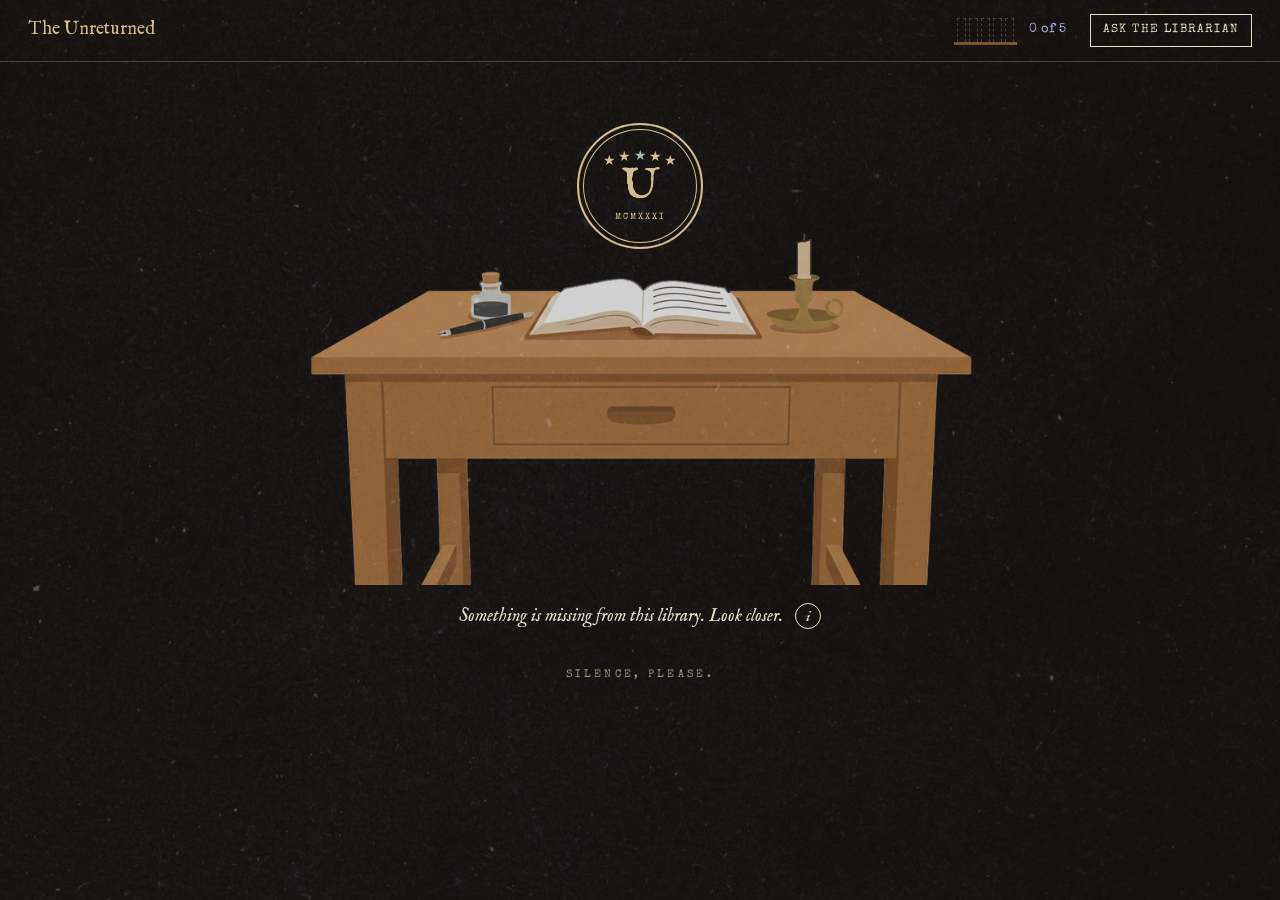
==== index.html @ aa31ba80 "Add Front Desk, Main Hall and Stacks pages" ====
<!DOCTYPE html>
<html lang="en">
<head>
  <meta charset="UTF-8">
  <meta name="viewport" content="width=device-width, initial-scale=1.0">
  <title>Front Desk | The Unreturned</title>
  <link rel="stylesheet" href="style.css">
</head>
<body data-page="front-desk">

  <!-- Top bar: no rooms here, this is where the visit starts -->
  <header class="bar">
    <div class="where">
      <span class="brand">The Unreturned</span>
    </div>

    <div class="found" title="Books found">
      <div class="mini-shelf" id="miniShelf" aria-hidden="true">
        <span></span><span></span><span></span><span></span><span></span>
      </div>
      <span class="count"><span id="count">0</span> of 5</span>
    </div>

    <button type="button" class="ask" id="askBtn" aria-expanded="false" aria-controls="hintPop">Ask the librarian</button>

    <div class="pop" id="hintPop" hidden>
      <span class="label">The librarian whispers</span>
      <p id="hintText"></p>
      <button type="button" class="close" id="hintClose">Thank you</button>
    </div>
  </header>

  <!-- Front Desk -->
  <main class="desk">
    <div class="scene">
      <img src="images/desk.png" alt="The library's front desk with an open book, an inkwell and a candle">

      <button type="button" class="crest" id="crest" aria-label="Library crest">
        <span class="stars" aria-hidden="true"><i>★</i><i>★</i><i class="odd">★</i><i>★</i><i>★</i></span>
        <span class="initials">U</span>
        <span class="year">MCMXXXI</span>
      </button>
    </div>

    <div class="desk-line">
      <p class="notice">Something is missing from this library. Look closer.</p>
      <button type="button" class="info" id="infoBtn" aria-expanded="false" aria-controls="infoPop" aria-label="How to play">i</button>

      <div class="pop" id="infoPop" hidden>
        <span class="label">How it works</span>
        <p>Five secrets are hidden in this library. Click, hover and type to find them. Each one leaves a letter on your Checkout Card. Put the letters together to open Special Collections.</p>
        <button type="button" class="close" id="infoClose">Got it</button>
      </div>
    </div>

    <!-- shown once the crest secret is found -->
    <a class="enter-link" id="enterLink" href="library.html" hidden>Enter the library &rarr;</a>

    <p class="silence">Silence, please.</p>
  </main>

  <!-- FOUND stamp and letter slip (same on every page) -->
  <div class="overlay" id="foundOverlay" hidden>
    <div class="stamp" id="stamp">FOUND</div>
    <div class="slip">
      <p id="slipText"></p>
      <p class="slip-letter" id="slipLetter"></p>
      <p class="slip-note" id="slipNote" hidden></p>
      <div class="slip-actions">
        <a class="btn go-next" id="goNext" href="#" hidden>Go next</a>
        <button type="button" class="stay" id="stayHere">Stay here</button>
      </div>
    </div>
  </div>

  <script src="script.js"></script>
</body>
</html>
---- style.css ----
/* =========================================================
   The Unreturned - shared styles for every page
   ========================================================= */

/* ---------- Fonts (saved in the fonts folder, so they work offline) ---------- */
/* IM Fell English: headings and text (old printed books).
   Special Elite: labels, cards and slips (a worn typewriter). */
@font-face {
  font-family: "IM Fell English";
  src: url("fonts/im-fell-regular.woff2") format("woff2");
  font-weight: 400;
  font-style: normal;
  font-display: swap;
}
@font-face {
  font-family: "IM Fell English";
  src: url("fonts/im-fell-italic.woff2") format("woff2");
  font-weight: 400;
  font-style: italic;
  font-display: swap;
}
@font-face {
  font-family: "Special Elite";
  src: url("fonts/special-elite.woff2") format("woff2");
  font-weight: 400;
  font-style: normal;
  font-display: swap;
}

/* ---------- Colours and fonts ---------- */
/* A dark library at night. Paper things (cards, slips, stamps) stay cream. */
:root {
  --bg: #15110D;       /* dark panelled wood */
  --text: #E6DCC6;     /* cream ink */
  --head: #D4BC8A;     /* brass, for headings and the crest */
  --accent: #A3B1E6;   /* stamp blue, lightened to read on dark */
  --rule: #4A3F33;     /* borders and lines */
  --soft: #A0937E;     /* faded labels */
  --wood: #7A5229;     /* shelves */
  --paper: #FFF8E6;    /* cards, slips and pop-ups */
  --paper-ink: #2B2622;
  --stamp: #31407A;    /* real stamp blue, used on paper */
  --serif: "IM Fell English", Georgia, "Times New Roman", serif;
  --mono: "Special Elite", "Courier New", Courier, monospace;
}

/* Lights-out mode (after secret 4): the room goes almost black */
body.night {
  --bg: #070605;
  --text: #B9AE98;
  --head: #9C8A64;
  --accent: #7F8BBE;
  --rule: #2A241D;
  --soft: #6E6556;
}

/* ---------- Basics ---------- */
[hidden] { display: none !important; }
* { box-sizing: border-box; }

body {
  margin: 0;
  min-height: 100vh;
  display: flex;
  flex-direction: column;
  background: var(--bg);
  color: var(--text);
  font-family: var(--serif);
  font-size: 16px;
  line-height: 1.55;
}

/* Faint grain over the whole page (an inverted paper scan, so the specks show as dust) */
body::after {
  content: "";
  position: fixed;
  inset: 0;
  z-index: 50;
  pointer-events: none;
  background: url("images/paper-dark.jpg") center / cover;
  mix-blend-mode: screen;
  opacity: .35;
}

h1, h2, h3 { font-weight: normal; margin: 0; }
p { margin: 0; }
button { font: inherit; color: inherit; }
:focus-visible { outline: 2px solid var(--accent); outline-offset: 2px; }

.label {
  font-family: var(--mono);
  font-size: 12px;
  letter-spacing: .14em;
  text-transform: uppercase;
  color: var(--soft);
}

/* ---------- Top bar ---------- */
.bar {
  position: relative;
  display: flex;
  flex-wrap: wrap;
  align-items: center;
  gap: 10px 24px;
  padding: 14px 28px;
  border-bottom: 1px solid var(--rule);
}
.where {
  flex: 1;
  display: flex;
  flex-wrap: wrap;
  align-items: baseline;
  gap: 4px 20px;
}
.brand {
  font-size: 18px;
  color: var(--head);
  white-space: nowrap;
}

/* back button to the Main Hall (at the top of each room, under the top bar) */
.back {
  display: inline-block;
  margin-bottom: 18px;
  font-family: var(--mono);
  font-size: 12px;
  letter-spacing: .12em;
  text-transform: uppercase;
  color: var(--soft);
  text-decoration: none;
}
.back:hover { color: var(--text); text-decoration: underline; text-underline-offset: 3px; }

/* the small shelf that fills with one book per secret */
.found { display: flex; align-items: center; gap: 12px; }
.mini-shelf {
  display: flex;
  align-items: flex-end;
  gap: 3px;
  height: 30px;
  padding: 0 3px;
  border-bottom: 3px solid var(--wood);
}
.mini-shelf span {
  width: 9px;
  height: 24px;
  border: 1px dashed var(--rule);
  border-bottom: 0;
}
.mini-shelf span.got { border: 0; }
.mini-shelf span.got:nth-child(1) { background: #2F4A3A; }
.mini-shelf span.got:nth-child(2) { background: #6B2430; }
.mini-shelf span.got:nth-child(3) { background: #A07A2E; }
.mini-shelf span.got:nth-child(4) { background: #31407A; }
.mini-shelf span.got:nth-child(5) { background: #5A3A22; }
.mini-shelf span.new { animation: drop .5s cubic-bezier(.3, 1.4, .5, 1) both; }
@keyframes drop {
  from { transform: translateY(-16px); opacity: 0; }
  to   { transform: none; opacity: 1; }
}
.count {
  font-family: var(--mono);
  font-size: 13px;
  color: var(--accent);
  white-space: nowrap;
}

/* plain square buttons */
.ask, .btn {
  background: none;
  border: 1px solid var(--text);
  border-radius: 0;
  padding: 6px 12px;
  cursor: pointer;
  font-family: var(--mono);
  font-size: 12px;
  letter-spacing: .1em;
  text-transform: uppercase;
  white-space: nowrap;
  text-decoration: none;
}
.ask:hover, .ask[aria-expanded="true"], .btn:hover {
  background: var(--text);
  color: var(--bg);
}

/* ---------- Pop-up slips (librarian hint, "i" info) ---------- */
.pop {
  position: absolute;
  z-index: 60;
  width: min(320px, calc(100vw - 32px));
  display: flex;
  flex-direction: column;
  gap: 8px;
  padding: 14px 16px;
  background: var(--paper);
  color: var(--paper-ink);
  border: 1px solid #B9AD98;
  box-shadow: 3px 4px 0 rgba(0, 0, 0, .5);
}
.pop .label { font-size: 11px; color: #74695B; }
.pop p { font-style: italic; font-size: 17px; line-height: 1.45; }
.pop .close {
  align-self: flex-start;
  background: none;
  border: 0;
  padding: 0;
  cursor: pointer;
  font-family: var(--mono);
  font-size: 12px;
  color: var(--stamp);
  text-decoration: underline;
  text-underline-offset: 3px;
}
#hintPop { top: calc(100% + 8px); right: 28px; }

/* ---------- FOUND stamp and letter slip ---------- */
.overlay {
  position: fixed;
  inset: 0;
  z-index: 70;
  display: flex;
  flex-direction: column;
  align-items: center;
  justify-content: center;
  gap: 28px;
  padding: 20px;
  background: rgba(0, 0, 0, .6);
}
.stamp {
  font-family: var(--mono);
  font-weight: bold;
  font-size: clamp(42px, 9vw, 76px);
  letter-spacing: .18em;
  color: #31407A;
  background: #F9ECCC;
  border: 6px double #31407A;
  padding: 2px 22px;
  transform: rotate(-6deg);
}
.stamp.play { animation: stampIn .5s cubic-bezier(.2, .8, .3, 1.1) both; }
@keyframes stampIn {
  0%   { transform: rotate(-6deg) scale(2.6); opacity: 0; }
  60%  { transform: rotate(-6deg) scale(.94); opacity: 1; }
  100% { transform: rotate(-6deg) scale(1); opacity: 1; }
}
.slip {
  width: min(360px, 100%);
  display: flex;
  flex-direction: column;
  gap: 14px;
  padding: 16px 18px;
  background: #FFF8E6;
  color: #2B2622;
  border: 1px solid #B9AD98;
  font-family: var(--mono);
  transform: rotate(1deg);
}
.slip-letter {
  font-size: 40px;
  font-weight: bold;
  line-height: 1;
  color: #31407A;
}
.slip-note { font-size: 13px; color: #74695B; }
.slip-actions { display: flex; flex-wrap: wrap; align-items: center; gap: 10px 18px; }
.slip .go-next {
  background: #2B2622;
  color: #F9ECCC;
  border-color: #2B2622;
}
.slip .go-next:hover { background: #31407A; border-color: #31407A; }
.slip .stay {
  background: none;
  border: 0;
  padding: 0;
  cursor: pointer;
  font-family: var(--mono);
  font-size: 12px;
  color: #2B2622;
  text-decoration: underline;
  text-underline-offset: 3px;
}

/* ---------- Picture scenes (desk, main hall) ---------- */
.scene {
  position: relative;
  width: 100%;
  container-type: inline-size;   /* lets things inside size themselves with "cqw" units */
}
.scene img { display: block; width: 100%; height: auto; }
.desk .scene img { filter: brightness(.82); }   /* the desk sits in a dim room */
body.night .scene img { filter: brightness(.3) saturate(.6); }

/* =========================================================
   Page 1: Front Desk (the start)
   ========================================================= */
.desk {
  flex: 1;
  display: flex;
  flex-direction: column;
  align-items: center;
  gap: 18px;
  padding: 32px 28px 40px;
}
.desk .scene { max-width: 900px; }

/* the crest hangs on the wall above the desk */
.crest {
  position: absolute;
  top: 6%;
  left: 50%;
  transform: translateX(-50%);
  width: max(64px, 14cqw);
  aspect-ratio: 1;
  padding: 0;
  border-radius: 50%;
  cursor: pointer;
  background: var(--bg);
  color: var(--head);
  border: 2px solid var(--head);
  box-shadow: inset 0 0 0 4px var(--bg), inset 0 0 0 5px var(--head);
  display: flex;
  flex-direction: column;
  align-items: center;
  justify-content: center;
}
.crest .stars { display: flex; gap: .15em; font-size: max(8px, 1.6cqw); line-height: 1; }
.crest .stars i { font-style: normal; }
.crest .stars i:nth-child(1), .crest .stars i:nth-child(5) { transform: translateY(.35em); }
.crest .stars i:nth-child(2), .crest .stars i:nth-child(4) { transform: translateY(.08em); }
.crest .stars i.odd { color: #9DBBA4; }   /* the star that is a slightly different colour */
.crest .initials { font-size: max(22px, 5cqw); line-height: 1.05; }
.crest .year { font-family: var(--mono); font-size: max(6px, .95cqw); letter-spacing: .25em; }
.crest.bump { animation: bump .18s ease-out; }
@keyframes bump { 50% { transform: translateX(-50%) scale(.94); } }

.desk-line {
  position: relative;
  display: flex;
  align-items: center;
  justify-content: center;
  gap: 12px;
}
.notice { font-style: italic; font-size: 18px; text-align: center; }
.info {
  flex: none;
  width: 26px;
  height: 26px;
  padding: 0;
  border-radius: 50%;
  border: 1px solid var(--text);
  background: none;
  cursor: pointer;
  font-family: var(--serif);
  font-style: italic;
  font-size: 15px;
  line-height: 1;
}
.info:hover, .info[aria-expanded="true"] { background: var(--text); color: var(--bg); }
#infoPop { bottom: calc(100% + 12px); left: 50%; transform: translateX(-50%); }

/* appears once the crest secret is found */
.enter-link {
  font-family: var(--mono);
  font-size: 13px;
  letter-spacing: .14em;
  text-transform: uppercase;
  color: var(--accent);
  text-decoration: none;
  border-bottom: 1px solid var(--accent);
  padding-bottom: 2px;
}
.enter-link:hover { color: var(--text); border-color: var(--text); }
.silence {
  margin-top: 18px;
  font-family: var(--mono);
  font-size: 11px;
  letter-spacing: .3em;
  text-transform: uppercase;
  color: var(--soft);
}

/* =========================================================
   Page headings inside the rooms
   ========================================================= */
.page-head {
  display: flex;
  flex-wrap: wrap;
  align-items: baseline;
  justify-content: space-between;
  gap: 4px 16px;
  margin-bottom: 26px;
}
.page-head h1 { font-size: clamp(26px, 4vw, 34px); color: var(--head); }
.page-head .label { font-size: 11px; }

/* =========================================================
   The Main Hall: a catalog card pinned on each room
   ========================================================= */
.hall {
  flex: 1;
  width: 100%;
  max-width: 1160px;
  margin: 0 auto;
  padding: 32px 28px 48px;
}
.hall .scene { border: 1px solid var(--rule); }
.hall-note { margin-top: 14px; font-style: italic; color: var(--soft); }

.room-card {
  position: absolute;          /* each card sets its own left/right and top */
  width: 170px;
  display: flex;
  flex-direction: column;
  gap: 2px;
  padding: 8px 12px 18px;
  background: #FFF8E6;
  color: #2B2622;
  border: 1px solid #B9AD98;
  box-shadow: 2px 3px 0 rgba(0, 0, 0, .3);
  text-decoration: none;
  transition: transform .2s;
}
.room-card:hover, .room-card:focus-visible { transform: translateY(-4px) rotate(-1deg); }
.room-card .call { font-family: var(--mono); font-size: 10px; letter-spacing: .12em; color: #74695B; }
.room-card .room-name {
  font-size: 17px;
  line-height: 1.25;
  padding-bottom: 4px;
  border-bottom: 1px solid #C98C86;   /* the red rule on an old catalog card */
}
.room-card .room-note { font-size: 12px; font-style: italic; color: #5C5248; }
/* the punched hole at the bottom of a catalog card */
.room-card::after {
  content: "";
  position: absolute;
  bottom: 5px;
  left: 50%;
  width: 7px;
  height: 7px;
  margin-left: -3.5px;
  border-radius: 50%;
  border: 1px solid #B9AD98;
}

/* OPEN / CLOSED / NEW stamp in the corner of each card */
.status {
  position: absolute;
  top: 6px;
  right: 8px;
  font-family: var(--mono);
  font-size: 10px;
  font-weight: bold;
  letter-spacing: .12em;
  color: #31407A;
  border: 1.5px solid #31407A;
  padding: 0 4px;
  transform: rotate(-6deg);
}
.room-card.closed { background: #CFC3AA; cursor: not-allowed; }
.room-card.closed .room-name, .room-card.closed .room-note { color: #8A7F70; }
.room-card.closed .status { color: #8A2E2A; border-color: #8A2E2A; }
.room-card.is-new .status { background: #31407A; color: #FFF8E6; }

/* =========================================================
   Page 2: The Stacks
   ========================================================= */
.stacks {
  flex: 1;
  width: 100%;
  max-width: 660px;
  margin: 0 auto;
  padding: 36px 28px 56px;
}
.shelves { display: flex; flex-direction: column; gap: 34px; }
.shelf-books {
  display: flex;
  align-items: flex-end;
  justify-content: center;
  gap: 3px;
  padding: 14px 10px 0;
  overflow: hidden;
}
.shelf-board { height: 7px; background: var(--wood); }
.shelf-label { display: block; margin-top: 6px; font-size: 10px; }

/* each book uses its own --h (height), --w (width) and --c (colour) */
.spine {
  position: relative;
  flex: none;
  height: var(--h);
  width: var(--w);
  background: var(--c);
  color: #F1E6CF;
  border: 0;
  border-radius: 0;
  padding: 0;
  cursor: pointer;
  display: flex;
  align-items: center;
  justify-content: center;
  transition: transform .2s;
}
.spine span {
  writing-mode: vertical-rl;
  transform: rotate(180deg);
  white-space: nowrap;
  overflow: hidden;
  font-size: 12px;
  max-height: calc(var(--h) - 26px);
}
/* gold bands at the top and bottom of each spine */
.spine::before, .spine::after {
  content: "";
  position: absolute;
  left: 0;
  right: 0;
  height: 3px;
  border-top: 1px solid rgba(222, 190, 120, .55);
  border-bottom: 1px solid rgba(222, 190, 120, .55);
}
.spine::before { top: 9px; }
.spine::after { bottom: 9px; }
.spine:hover, .spine:focus-visible { transform: translateY(-8px); }

/* the almost invisible bookplate mark (secret 2) */
.spine .mark {
  position: absolute;
  bottom: 17px;
  left: 50%;
  margin-left: -4px;
  width: 8px;
  height: 8px;
  border: 1px solid #F1E6CF;
  border-radius: 50%;
  opacity: .1;
  transition: opacity .7s;
}
.spine:hover .mark, .spine.revealed .mark { opacity: 1; }

/* an empty space where a book was never returned */
.gap { flex: none; width: 56px; }

/* ---------- Small screens ---------- */
@media (max-width: 760px) {
  /* the catalog cards move under the picture as a list */
  .hall .scene { border: 0; }
  .hall .scene img { border: 1px solid var(--rule); }
  .room-cards {
    display: grid;
    grid-template-columns: repeat(auto-fill, minmax(150px, 1fr));
    gap: 14px;
    margin-top: 16px;
  }
  /* stay "relative" so the stamp and hole stay on the card,
     and ignore the left/right/top written on each card for big screens */
  .room-card { position: relative; width: auto; left: auto !important; right: auto !important; top: auto !important; }
}

@media (max-width: 640px) {
  .bar { padding: 12px 16px; }
  .where { flex-basis: 100%; }
  #hintPop { right: 16px; }
  .desk { padding: 24px 16px 32px; }
  .hall { padding: 24px 16px 36px; }
  .stacks { padding: 28px 16px 40px; }
  .gap { width: 22px; }
}

/* ---------- Less motion for people who ask for it ---------- */
@media (prefers-reduced-motion: reduce) {
  *, *::before, *::after { animation: none !important; transition: none !important; }
}
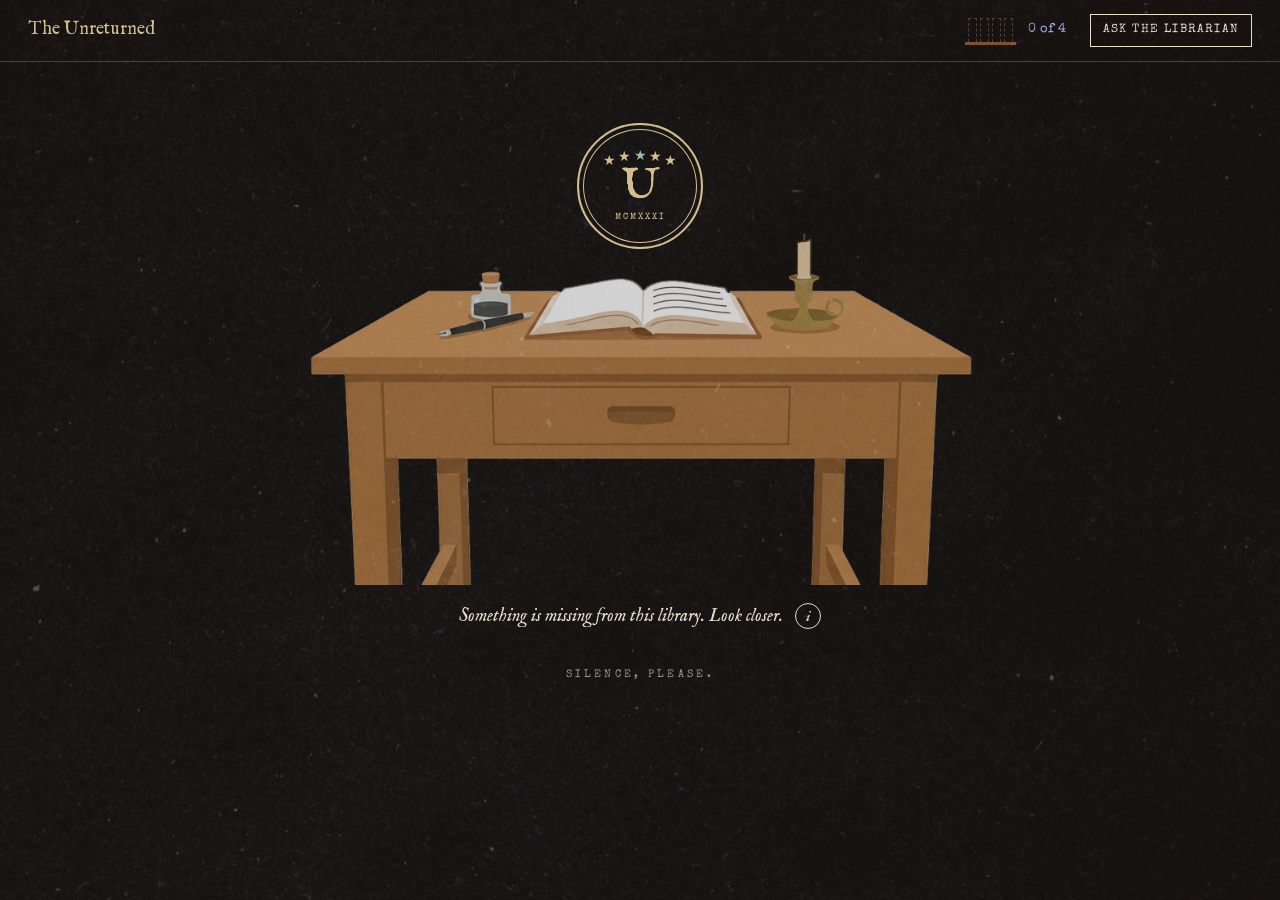
==== commit d8f1596c: "Update terminology and references to reflect volumes in the series; adjust related scripts and style" ====
--- a/index.html
+++ b/index.html
@@ -14,11 +14,11 @@
       <span class="brand">The Unreturned</span>
     </div>
 
-    <div class="found" title="Books found">
+    <div class="found" title="Volumes of the series found">
       <div class="mini-shelf" id="miniShelf" aria-hidden="true">
-        <span></span><span></span><span></span><span></span><span></span>
+        <span></span><span></span><span></span><span></span>
       </div>
-      <span class="count"><span id="count">0</span> of 5</span>
+      <span class="count"><span id="count">0</span> of 4</span>
     </div>
 
     <button type="button" class="ask" id="askBtn" aria-expanded="false" aria-controls="hintPop">Ask the librarian</button>
@@ -48,7 +48,7 @@
 
       <div class="pop" id="infoPop" hidden>
         <span class="label">How it works</span>
-        <p>Five secrets are hidden in this library. Click, hover and type to find them. Each one leaves a letter on your Checkout Card. Put the letters together to open Special Collections.</p>
+        <p>Five secrets are hidden in this library. Click, hover and type to find them. Four of them return a lost volume of the same book series to your Checkout Card, and each volume&rsquo;s title is a single letter. Put the series back on the shelf in order to open Special Collections.</p>
         <button type="button" class="close" id="infoClose">Got it</button>
       </div>
     </div>
@@ -59,12 +59,12 @@
     <p class="silence">Silence, please.</p>
   </main>
 
-  <!-- FOUND stamp and letter slip (same on every page) -->
+  <!-- FOUND stamp and recovered-book slip (same on every page) -->
   <div class="overlay" id="foundOverlay" hidden>
     <div class="stamp" id="stamp">FOUND</div>
     <div class="slip">
       <p id="slipText"></p>
-      <p class="slip-letter" id="slipLetter"></p>
+      <div class="slip-book" id="slipBook" hidden></div>
       <p class="slip-note" id="slipNote" hidden></p>
       <div class="slip-actions">
         <a class="btn go-next" id="goNext" href="#" hidden>Go next</a>
--- a/style.css
+++ b/style.css
@@ -152,7 +152,6 @@
 .mini-shelf span.got:nth-child(2) { background: #6B2430; }
 .mini-shelf span.got:nth-child(3) { background: #A07A2E; }
 .mini-shelf span.got:nth-child(4) { background: #31407A; }
-.mini-shelf span.got:nth-child(5) { background: #5A3A22; }
 .mini-shelf span.new { animation: drop .5s cubic-bezier(.3, 1.4, .5, 1) both; }
 @keyframes drop {
   from { transform: translateY(-16px); opacity: 0; }
@@ -214,7 +213,7 @@
 }
 #hintPop { top: calc(100% + 8px); right: 28px; }
 
-/* ---------- FOUND stamp and letter slip ---------- */
+/* ---------- FOUND stamp and recovered-book slip ---------- */
 .overlay {
   position: fixed;
   inset: 0;
@@ -256,12 +255,41 @@
   font-family: var(--mono);
   transform: rotate(1deg);
 }
-.slip-letter {
+/* ---------- Recovered books (their titles are single letters) ---------- */
+/* each book sets its cover colour with --c */
+.book {
+  display: inline-flex;
+  align-items: center;
+  justify-content: center;
+  flex: none;
+  width: 22px;
+  height: 30px;
+  background: var(--c);
+  color: #E9D7A6;
+  border-left: 3px solid rgba(0, 0, 0, .28);   /* the spine edge */
+  font: bold 15px/1 Georgia, serif;
+}
+/* a space where a book has not been found yet */
+.book.empty {
+  background: none;
+  border: 1px dashed #B9AD98;
+}
+/* the shelf mark row has no book of its own */
+.book.none { visibility: hidden; }
+
+.slip-book {
+  display: flex;
+  align-items: center;
+  gap: 14px;
+}
+.slip-book .book {
+  width: 58px;
+  height: 80px;
+  border-left-width: 6px;
   font-size: 40px;
-  font-weight: bold;
-  line-height: 1;
-  color: #31407A;
-}
+  box-shadow: 3px 3px 0 rgba(43, 38, 34, .25);
+}
+.slip-book-caption { font-size: 13px; }
 .slip-note { font-size: 13px; color: #74695B; }
 .slip-actions { display: flex; flex-wrap: wrap; align-items: center; gap: 10px 18px; }
 .slip .go-next {
@@ -572,3 +600,652 @@
 @media (prefers-reduced-motion: reduce) {
   *, *::before, *::after { animation: none !important; transition: none !important; }
 }
+
+/* =========================================================
+   Page 3: The Reading Room
+   ========================================================= */
+.reading-room {
+  flex: 1;
+  width: 100%;
+  max-width: 820px;
+  margin: 0 auto;
+  padding: 36px 28px 56px;
+}
+
+.reading-scene {
+  min-height: 390px;
+  padding: 34px 34px 0;
+  border: 1px solid var(--rule);
+  background: #1C1712;
+  position: relative;
+  overflow: hidden;
+}
+
+/* Old notice pinned to the wall */
+.wall-note {
+  width: min(360px, 90%);
+  margin: 0 auto 62px;
+  padding: 14px 18px 16px;
+  background: #E9DFC9;
+  color: #2B2622;
+  border: 1px solid #B9AD98;
+  box-shadow: 2px 3px 0 rgba(0, 0, 0, .35);
+  transform: rotate(-1deg);
+  text-align: center;
+}
+
+.wall-note .label {
+  color: #74695B;
+}
+
+.wall-note p {
+  margin-top: 7px;
+  font-style: italic;
+  font-size: 17px;
+  line-height: 1.4;
+}
+
+/* Wooden table and the three puzzle books */
+.reading-table {
+  width: min(650px, 100%);
+  margin: 0 auto;
+  position: relative;
+}
+
+.table-books {
+  min-height: 122px;
+  display: flex;
+  justify-content: center;
+  align-items: flex-end;
+  gap: clamp(12px, 4vw, 38px);
+  padding: 0 20px 8px;
+}
+
+.table-book {
+  width: clamp(92px, 18vw, 130px);
+  height: 92px;
+  border: 0;
+  border-radius: 0;
+  padding: 10px 8px;
+  cursor: pointer;
+  color: #F1E6CF;
+  font-family: var(--serif);
+  font-size: 15px;
+  line-height: 1.2;
+  box-shadow:
+    inset 5px 0 0 rgba(255,255,255,.08),
+    3px 5px 0 rgba(0,0,0,.3);
+  transition: transform .18s ease;
+  position: relative;
+}
+
+.table-book::before,
+.table-book::after {
+  content: "";
+  position: absolute;
+  left: 8px;
+  right: 8px;
+  height: 1px;
+  background: rgba(222, 190, 120, .6);
+}
+
+.table-book::before { top: 12px; }
+.table-book::after { bottom: 12px; }
+
+.table-book:hover,
+.table-book:focus-visible {
+  transform: translateY(-7px);
+}
+
+.table-book.morning {
+  background: #6B2430;
+  transform: rotate(-3deg);
+}
+
+.table-book.midday {
+  background: #2F4A3A;
+  transform: rotate(2deg);
+}
+
+.table-book.evening {
+  background: #31407A;
+  transform: rotate(-1deg);
+}
+
+.table-book.morning:hover,
+.table-book.morning:focus-visible {
+  transform: rotate(-3deg) translateY(-7px);
+}
+
+.table-book.midday:hover,
+.table-book.midday:focus-visible {
+  transform: rotate(2deg) translateY(-7px);
+}
+
+.table-book.evening:hover,
+.table-book.evening:focus-visible {
+  transform: rotate(-1deg) translateY(-7px);
+}
+
+/* Highlight books selected in the correct order */
+.table-book.chosen {
+  outline: 2px solid var(--head);
+  outline-offset: 3px;
+}
+
+/* Shake the books when the player selects the wrong order */
+.table-books.shake {
+  animation: wrongOrder .42s ease;
+}
+
+@keyframes wrongOrder {
+  0%, 100% { transform: translateX(0); }
+  20%      { transform: translateX(-10px); }
+  40%      { transform: translateX(9px); }
+  60%      { transform: translateX(-7px); }
+  80%      { transform: translateX(5px); }
+}
+
+.table-edge {
+  height: 20px;
+  background: #6B4525;
+  border-top: 3px solid #8A6034;
+  box-shadow: 0 5px 0 #3D2918;
+}
+
+.table-leg {
+  position: absolute;
+  top: 142px;
+  width: 24px;
+  height: 82px;
+  background: #55371F;
+}
+
+.left-leg { left: 12%; }
+.right-leg { right: 12%; }
+
+/* Text box for Secret 4: the forgotten word */
+.librarian-box {
+  width: min(520px, 100%);
+  margin: 34px auto 0;
+  padding: 18px;
+  border: 1px solid var(--rule);
+}
+
+.librarian-prompt {
+  margin: 7px 0 12px;
+  font-style: italic;
+  color: var(--soft);
+}
+
+#librarianInput {
+  width: 100%;
+  padding: 10px 12px;
+  border: 1px solid var(--rule);
+  border-radius: 0;
+  background: transparent;
+  color: var(--text);
+  font-family: var(--mono);
+  font-size: 15px;
+}
+
+#librarianInput::placeholder {
+  color: var(--soft);
+}
+
+.type-note {
+  margin-top: 8px;
+  color: var(--soft);
+  font-family: var(--mono);
+  font-size: 10px;
+  letter-spacing: .08em;
+}
+
+/* When Secret 4 is found, the room becomes much darker */
+body.night .reading-scene {
+  background: #090806;
+}
+
+body.night .wall-note {
+  filter: brightness(.55);
+}
+
+body.night .table-book {
+  filter: brightness(.55);
+}
+
+/* Adjust the Reading Room for smaller screens */
+@media (max-width: 640px) {
+  .reading-room {
+    padding: 28px 16px 40px;
+  }
+
+  .reading-scene {
+    min-height: 350px;
+    padding: 26px 14px 0;
+  }
+
+  .wall-note {
+    margin-bottom: 46px;
+  }
+
+  .table-books {
+    gap: 9px;
+    padding-left: 4px;
+    padding-right: 4px;
+  }
+
+  .table-book {
+    width: 30%;
+    min-width: 78px;
+    font-size: 13px;
+  }
+}
+
+
+/* =========================================================
+   Page 4: Checkout Card
+   ========================================================= */
+
+/* Main Checkout Card page layout */
+.checkout-page {
+  max-width: 940px;
+  margin: 0 auto;
+  padding: 30px 20px 70px;
+}
+
+/* Paper card that displays the five secrets */
+.checkout-paper {
+  background: var(--paper);
+  color: #2B2622;
+  border: 1px solid #B9AD98;
+  padding: clamp(18px, 5vw, 42px);
+  margin: 25px auto 0;
+  max-width: 720px;
+  border-radius: 0;
+  box-shadow: none;
+  font-family: var(--mono);
+}
+
+.checkout-paper h2 {
+  font-family: Georgia, serif;
+  font-size: 22px;
+  border-bottom: 1px solid #B9AD98;
+  padding-bottom: 12px;
+  margin-top: 30px;
+}
+
+/* Each row shows the secret name, stamp status, and recovered book */
+.checkout-entry {
+  display: grid;
+  grid-template-columns: minmax(0,1fr) minmax(130px,auto) 22px;
+  gap: 12px;
+  align-items: center;
+  padding: 16px 0;
+  border-bottom: 1px dashed #B9AD98;
+  font-size: 13px;
+}
+
+.checkout-entry .book { justify-self: end; }
+
+.checkout-entry > span:first-child {
+  overflow-wrap: anywhere;
+}
+
+/* Blue stamp for found secrets and red text for locked secrets */
+.checkout-stamped {
+  color: #31407A;
+  font-weight: bold;
+}
+
+.checkout-locked {
+  color: #8A2E2A;
+}
+
+.letter-slots {
+  font-size: 30px;
+  letter-spacing: 9px;
+  margin: 24px 0;
+}
+
+/* Layout for the shelf mark input and CHECK button */
+.shelf-form-row {
+  display: flex;
+  flex-wrap: wrap;
+  align-items: center;
+  gap: 12px;
+  margin: 12px 0;
+}
+
+.shelf-form-row input {
+  padding: 10px;
+  border: 1px solid #B9AD98;
+  font: inherit;
+  max-width: 180px;
+  text-transform: uppercase;
+}
+
+/* Four spaces on a shelf, one for each recovered book's title */
+.shelf-letter-boxes {
+  display: flex;
+  gap: 10px;
+  align-items: flex-end;
+  padding: 0 10px;
+  border-bottom: 7px solid #7A5229;   /* the shelf board */
+}
+
+.shelf-form-row .shelf-letter {
+  width: 52px;
+  height: 60px;
+  max-width: none;
+  padding: 5px;
+  text-align: center;
+  font: 26px Georgia, serif;
+  text-transform: uppercase;
+  background: #fffdf7;
+  border: 2px solid #B9AD98;
+  border-radius: 0;
+}
+
+/* a title that matches a recovered book takes that book's cover */
+.shelf-form-row .shelf-letter.filled {
+  background: var(--c);
+  color: #E9D7A6;
+  border-color: var(--c);
+  border-left: 5px solid rgba(0, 0, 0, .28);
+}
+
+/* Highlight the shelf space currently selected */
+.shelf-form-row .shelf-letter:focus {
+  outline: 2px solid #31407A;
+  outline-offset: 2px;
+}
+
+/* Display feedback after the player checks the answer */
+#shelfFeedback {
+  min-height: 24px;
+  margin-top: 12px;
+  font-weight: bold;
+  color: #31407A;
+}
+
+/* Buttons and link for Checkout Card actions */
+.checkout-actions {
+  display: flex;
+  flex-wrap: wrap;
+  gap: 12px;
+  margin-top: 24px;
+}
+
+.checkout-special-link {
+  display: inline-block;
+  margin: 8px 0 12px;
+  background: #2F4A3A;
+  color: #F3EBDD;
+  text-decoration: none;
+}
+
+.checkout-special-link[hidden] {
+  display: none !important;
+}
+
+#returnBooksBtn {
+  margin-top: 20px;
+}
+
+/* Shake the shelf when the order is wrong */
+.shelf-form-row input.shake {
+  animation: checkoutShake .3s;
+}
+
+.shelf-letter-boxes.shake {
+  animation: checkoutShake .35s ease-in-out;
+}
+
+@keyframes checkoutShake {
+  25% { transform: translateX(-7px); }
+  75% { transform: translateX(7px); }
+}
+
+/* Adjust the Checkout Card for smaller screens */
+@media (max-width: 550px) {
+  .checkout-entry {
+    grid-template-columns: minmax(0,1fr) minmax(95px,auto) 22px;
+    gap: 7px;
+    font-size: 11px;
+  }
+
+  .checkout-paper {
+    padding: 18px;
+  }
+
+  .shelf-letter-boxes {
+    gap: 6px;
+  }
+
+  .shelf-form-row .shelf-letter {
+    width: 43px;
+    height: 52px;
+  }
+}
+
+
+/* =========================================================
+   Page 5: Special Collections
+   ========================================================= */
+.special-collections {
+  flex: 1;
+  width: min(820px, calc(100% - 32px));
+  margin: 0 auto;
+  padding: 52px 0 64px;
+  text-align: center;
+}
+
+.special-kicker {
+  margin-bottom: 24px;
+}
+
+/* Large final stamp displayed after completing the game */
+.final-stamp {
+  width: fit-content;
+  max-width: 100%;
+  margin: 0 auto 34px;
+  padding: 8px 22px 4px;
+  border: 7px double #31407A;
+  background: #F9ECCC;
+  color: #31407A;
+  font-family: var(--mono);
+  font-size: clamp(30px, 7vw, 62px);
+  font-weight: bold;
+  line-height: 1.05;
+  letter-spacing: .12em;
+  transform: rotate(-4deg);
+}
+
+.final-stamp.play {
+  animation: finalStampIn .7s cubic-bezier(.2, .8, .3, 1.15) both;
+}
+
+@keyframes finalStampIn {
+  0% {
+    transform: rotate(-4deg) scale(2.8);
+    opacity: 0;
+  }
+
+  65% {
+    transform: rotate(-4deg) scale(.94);
+    opacity: 1;
+  }
+
+  100% {
+    transform: rotate(-4deg) scale(1);
+    opacity: 1;
+  }
+}
+
+.special-collections > h1 {
+  color: var(--head);
+  font-size: clamp(34px, 6vw, 54px);
+}
+
+.final-message {
+  margin: 14px 0 36px;
+  color: var(--text);
+  font-size: 20px;
+  font-style: italic;
+}
+
+/* Container for the list of recovered secrets */
+.secret-record {
+  border: 1px solid var(--rule);
+  text-align: left;
+}
+
+.record-heading {
+  display: flex;
+  justify-content: space-between;
+  gap: 20px;
+  padding: 10px 14px;
+  border-bottom: 1px solid var(--rule);
+}
+
+/* Each row displays a recovered secret and its date */
+.final-secret-row {
+  display: grid;
+  grid-template-columns: 46px 1fr 120px;
+  gap: 16px;
+  align-items: center;
+  padding: 15px 14px;
+  border-bottom: 1px solid var(--rule);
+}
+
+.final-secret-row:last-child {
+  border-bottom: 0;
+}
+
+.secret-date {
+  font-family: var(--mono);
+  color: var(--soft);
+}
+
+/* the recovered book sits where the row number used to be */
+.secret-number {
+  justify-self: start;
+}
+
+.secret-date {
+  text-align: right;
+  font-size: 11px;
+  letter-spacing: .04em;
+}
+
+.secret-details h2 {
+  margin-bottom: 3px;
+  color: var(--head);
+  font-size: 19px;
+}
+
+.secret-details p {
+  color: var(--text);
+  font-size: 15px;
+}
+
+/* Buttons displayed at the end of the game */
+.final-actions {
+  display: flex;
+  flex-wrap: wrap;
+  justify-content: center;
+  gap: 12px;
+  margin-top: 30px;
+}
+
+.reset-game {
+  color: var(--text);
+}
+
+/* Adjust the final secret list for smaller screens */
+@media (max-width: 600px) {
+  .special-collections {
+    padding-top: 36px;
+  }
+
+  .final-secret-row {
+    grid-template-columns: 34px 1fr;
+  }
+
+  .secret-date {
+    grid-column: 2;
+    text-align: left;
+  }
+}
+
+
+/* =========================================================
+   Shared responsive styles
+   ========================================================= */
+
+/* ---------- Small screens ---------- */
+@media (max-width: 760px) {
+  /* The catalog cards move under the picture as a list */
+  .hall .scene {
+    border: 0;
+  }
+
+  .hall .scene img {
+    border: 1px solid var(--rule);
+  }
+
+  .room-cards {
+    display: grid;
+    grid-template-columns: repeat(auto-fill, minmax(150px, 1fr));
+    gap: 14px;
+    margin-top: 16px;
+  }
+
+  /* Keep each card's stamp and hole positioned correctly */
+  .room-card {
+    position: relative;
+    width: auto;
+    left: auto !important;
+    right: auto !important;
+    top: auto !important;
+  }
+}
+
+@media (max-width: 640px) {
+  .bar {
+    padding: 12px 16px;
+  }
+
+  .where {
+    flex-basis: 100%;
+  }
+
+  #hintPop {
+    right: 16px;
+  }
+
+  .desk {
+    padding: 24px 16px 32px;
+  }
+
+  .hall {
+    padding: 24px 16px 36px;
+  }
+
+  .stacks {
+    padding: 28px 16px 40px;
+  }
+
+  .gap {
+    width: 22px;
+  }
+}
+
+/* ---------- Less motion for people who ask for it ---------- */
+@media (prefers-reduced-motion: reduce) {
+  *, *::before, *::after {
+    animation: none !important;
+    transition: none !important;
+  }
+}
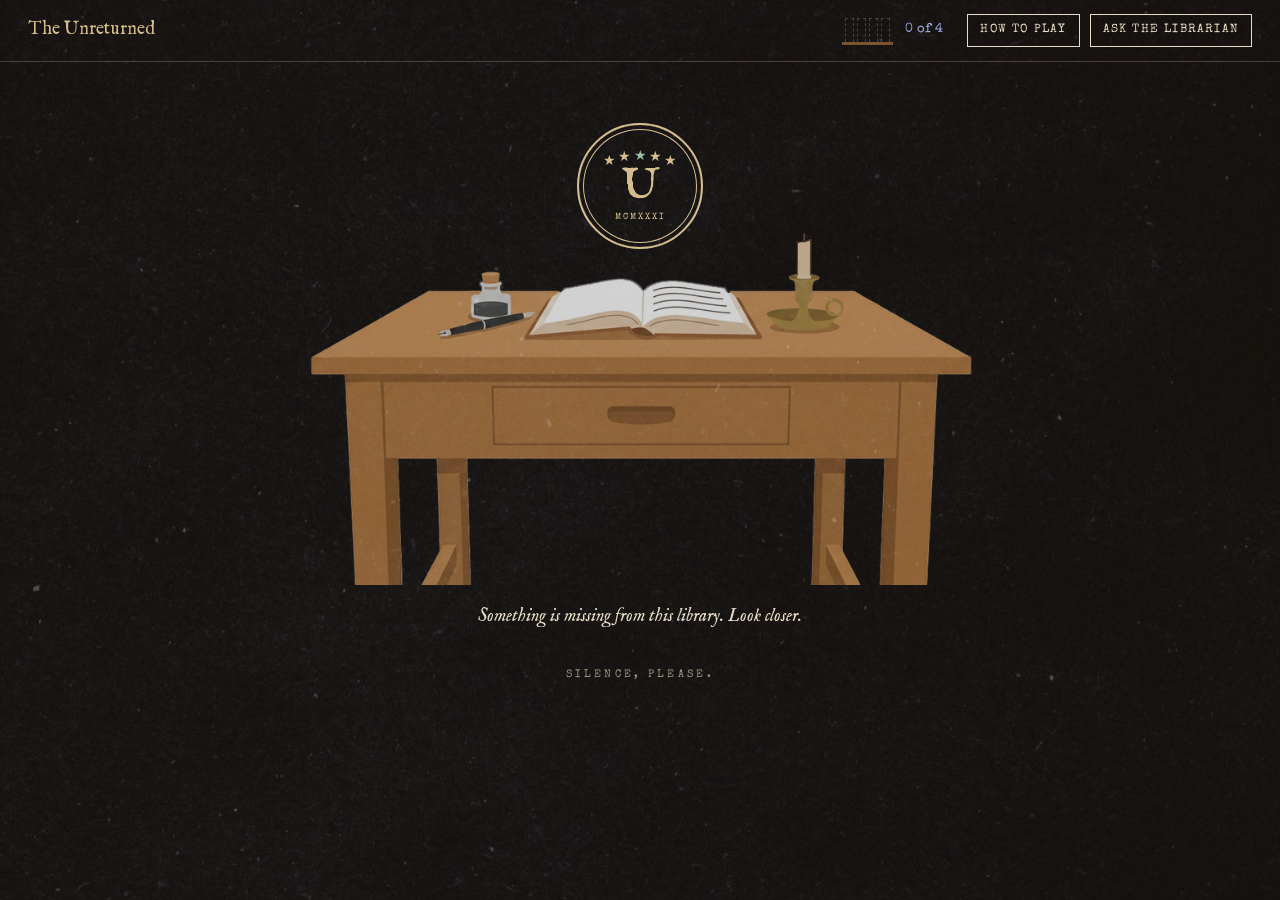
==== commit b1cb8f7c: "Refactor code structure for improved readability and maintainability" ====
--- a/index.html
+++ b/index.html
@@ -21,7 +21,12 @@
       <span class="count"><span id="count">0</span> of 4</span>
     </div>
 
-    <button type="button" class="ask" id="askBtn" aria-expanded="false" aria-controls="hintPop">Ask the librarian</button>
+    <!-- the two help buttons stay side by side, even on small screens -->
+    <div class="bar-actions">
+      <!-- opens the welcome note again -->
+      <button type="button" class="btn how-btn" id="infoBtn" aria-haspopup="dialog" aria-controls="intro">How to play</button>
+      <button type="button" class="ask" id="askBtn" aria-expanded="false" aria-controls="hintPop">Ask the librarian</button>
+    </div>
 
     <div class="pop" id="hintPop" hidden>
       <span class="label">The librarian whispers</span>
@@ -44,13 +49,6 @@
 
     <div class="desk-line">
       <p class="notice">Something is missing from this library. Look closer.</p>
-      <button type="button" class="info" id="infoBtn" aria-expanded="false" aria-controls="infoPop" aria-label="How to play">i</button>
-
-      <div class="pop" id="infoPop" hidden>
-        <span class="label">How it works</span>
-        <p>Five secrets are hidden in this library. Click, hover and type to find them. Four of them return a lost volume of the same book series to your Checkout Card, and each volume&rsquo;s title is a single letter. Put the series back on the shelf in order to open Special Collections.</p>
-        <button type="button" class="close" id="infoClose">Got it</button>
-      </div>
     </div>
 
     <!-- shown once the crest secret is found -->
@@ -58,6 +56,34 @@
 
     <p class="silence">Silence, please.</p>
   </main>
+
+  <!-- Welcome note: opens by itself a moment after the first visit,
+       and again whenever "How to play" is pressed -->
+  <div class="intro" id="intro" hidden>
+    <div class="intro-note" role="dialog" aria-modal="true" aria-labelledby="introTitle">
+      <span class="label">A note left at the front desk</span>
+      <h2 id="introTitle">Welcome, reader.</h2>
+      <p class="intro-lead">
+        Four books from one series were borrowed from this library and never returned.
+        They are hidden somewhere inside. Your job is to find them and put them back.
+      </p>
+
+      <ol class="intro-steps">
+        <li><strong>Explore the rooms</strong> Click, hover over and type on anything that looks out of place.</li>
+        <li><strong>Find the secrets</strong> Each one gives back a lost book and opens a new room. The small shelf at the top shows how many books you have.</li>
+        <li><strong>Use the Main Hall</strong> It is the map of the library. Go back to it to enter the rooms you have opened.</li>
+        <li><strong>Return the series</strong> Once you have all four books, put them back on the shelf on your Checkout Card to open the last room.</li>
+      </ol>
+
+      <p class="intro-help">
+        If you are lost, ask the librarian.
+        <span>The &ldquo;Ask the librarian&rdquo; button is at the top of every page.</span>
+      </p>
+
+      <p class="intro-start">Start right here, at the front desk.</p>
+      <button type="button" class="btn intro-go" id="infoClose">Begin the search</button>
+    </div>
+  </div>
 
   <!-- FOUND stamp and recovered-book slip (same on every page) -->
   <div class="overlay" id="foundOverlay" hidden>
--- a/style.css
+++ b/style.css
@@ -109,8 +109,8 @@
   flex: 1;
   display: flex;
   flex-wrap: wrap;
-  align-items: baseline;
-  gap: 4px 20px;
+  align-items: center;
+  gap: 8px 20px;
 }
 .brand {
   font-size: 18px;
@@ -118,18 +118,25 @@
   white-space: nowrap;
 }
 
-/* back button to the Main Hall (at the top of each room, under the top bar) */
+/* Back to the Main Hall: a brass button at the top left of every room */
 .back {
-  display: inline-block;
-  margin-bottom: 18px;
+  display: inline-flex;
+  align-items: center;
+  gap: 8px;
+  padding: 7px 14px 7px 10px;
   font-family: var(--mono);
   font-size: 12px;
-  letter-spacing: .12em;
+  letter-spacing: .1em;
   text-transform: uppercase;
-  color: var(--soft);
+  white-space: nowrap;
+  color: var(--head);
+  background: rgba(212, 188, 138, .1);
+  border: 1px solid var(--head);
   text-decoration: none;
 }
-.back:hover { color: var(--text); text-decoration: underline; text-underline-offset: 3px; }
+.back .arrow { font-size: 16px; line-height: 1; transition: transform .15s; }
+.back:hover { background: var(--head); color: var(--bg); }
+.back:hover .arrow { transform: translateX(-3px); }
 
 /* the small shelf that fills with one book per secret */
 .found { display: flex; align-items: center; gap: 12px; }
@@ -177,10 +184,44 @@
   text-transform: uppercase;
   white-space: nowrap;
   text-decoration: none;
+  color: var(--text);
 }
 .ask:hover, .ask[aria-expanded="true"], .btn:hover {
   background: var(--text);
   color: var(--bg);
+}
+
+/* When someone has been stuck on a page for a while, the librarian button
+   gives a little shake every few seconds and shows a "Stuck?" tag */
+.ask { position: relative; }
+.ask.nudge {
+  border-color: var(--head);
+  color: var(--head);
+  animation: askShake 4s ease-in-out infinite;
+}
+.ask.nudge::after {
+  content: "Stuck? Click me";
+  position: absolute;
+  top: calc(100% + 9px);
+  right: 0;
+  z-index: 55;
+  padding: 3px 8px;
+  background: var(--paper);
+  color: var(--paper-ink);
+  border: 1px solid #B9AD98;
+  box-shadow: 2px 3px 0 rgba(0, 0, 0, .5);
+  font-size: 11px;
+  letter-spacing: .08em;
+  pointer-events: none;
+}
+@keyframes askShake {
+  0%, 16%, 100% { transform: none; }
+  2%  { transform: rotate(-5deg); }
+  4%  { transform: rotate(5deg); }
+  6%  { transform: rotate(-4deg); }
+  8%  { transform: rotate(4deg); }
+  10% { transform: rotate(-2deg); }
+  12% { transform: rotate(2deg); }
 }
 
 /* ---------- Pop-up slips (librarian hint, "i" info) ---------- */
@@ -274,8 +315,6 @@
   background: none;
   border: 1px dashed #B9AD98;
 }
-/* the shelf mark row has no book of its own */
-.book.none { visibility: hidden; }
 
 .slip-book {
   display: flex;
@@ -366,27 +405,114 @@
 .desk-line {
   position: relative;
   display: flex;
+  flex-wrap: wrap;
   align-items: center;
   justify-content: center;
   gap: 12px;
 }
 .notice { font-style: italic; font-size: 18px; text-align: center; }
-.info {
-  flex: none;
+/* "How to play" and "Ask the librarian" side by side in the top bar */
+.bar-actions { display: flex; flex-wrap: wrap; align-items: center; gap: 10px; }
+
+/* ---------- Welcome note (opens by itself on the first visit) ---------- */
+.intro {
+  position: fixed;
+  inset: 0;
+  z-index: 70;
+  display: flex;
+  padding: 20px;
+  overflow-y: auto;
+  background: rgba(0, 0, 0, .65);
+}
+.intro-note {
+  margin: auto;                 /* centred, but scrolls on short screens */
+  width: min(480px, 100%);
+  display: flex;
+  flex-direction: column;
+  gap: 14px;
+  padding: 26px 28px 24px;
+  background: var(--paper);
+  color: var(--paper-ink);
+  border: 1px solid #B9AD98;
+  box-shadow: 4px 6px 0 rgba(0, 0, 0, .5);
+  transform: rotate(-.8deg);
+  animation: noteIn .45s cubic-bezier(.2, .8, .3, 1) both;
+}
+@keyframes noteIn {
+  from { transform: translateY(28px) rotate(-3deg); opacity: 0; }
+  to   { transform: rotate(-.8deg); opacity: 1; }
+}
+.intro-note .label { font-size: 11px; color: #74695B; }
+.intro-note h2 { font-size: 30px; line-height: 1.1; color: var(--stamp); }
+.intro-lead { font-size: 17px; line-height: 1.5; }
+
+/* numbered steps, each with a small stamped number */
+.intro-steps {
+  list-style: none;
+  counter-reset: step;
+  margin: 0;
+  padding: 14px 0 0;
+  border-top: 1px dashed #B9AD98;
+  display: flex;
+  flex-direction: column;
+  gap: 11px;
+}
+.intro-steps li {
+  counter-increment: step;
+  position: relative;
+  padding-left: 38px;
+  font-size: 15px;
+  line-height: 1.45;
+}
+.intro-steps li::before {
+  content: counter(step);
+  position: absolute;
+  left: 0;
+  top: 1px;
   width: 26px;
   height: 26px;
-  padding: 0;
+  display: grid;
+  place-items: center;
+  border: 1.5px solid var(--stamp);
   border-radius: 50%;
-  border: 1px solid var(--text);
-  background: none;
-  cursor: pointer;
-  font-family: var(--serif);
+  color: var(--stamp);
+  font-family: var(--mono);
+  font-size: 13px;
+}
+.intro-steps strong {
+  display: block;
+  font-family: var(--mono);
+  font-weight: normal;
+  font-size: 12px;
+  letter-spacing: .1em;
+  text-transform: uppercase;
+  color: var(--stamp);
+}
+
+/* the "ask the librarian" line stands out from the rest */
+.intro-help {
+  padding: 10px 14px;
+  background: #F1E3BF;
+  border-left: 4px solid var(--stamp);
   font-style: italic;
-  font-size: 15px;
-  line-height: 1;
-}
-.info:hover, .info[aria-expanded="true"] { background: var(--text); color: var(--bg); }
-#infoPop { bottom: calc(100% + 12px); left: 50%; transform: translateX(-50%); }
+  font-size: 18px;
+}
+.intro-help span {
+  display: block;
+  font-style: normal;
+  font-family: var(--mono);
+  font-size: 11px;
+  letter-spacing: .04em;
+  color: #74695B;
+}
+.intro-start { font-style: italic; font-size: 15px; color: #5C5246; }
+.intro .intro-go {
+  align-self: flex-start;
+  padding: 9px 16px;
+  color: var(--paper-ink);
+  border-color: var(--paper-ink);
+}
+.intro .intro-go:hover { background: var(--stamp); border-color: var(--stamp); color: var(--paper); }
 
 /* appears once the crest secret is found */
 .enter-link {
@@ -854,7 +980,7 @@
   padding: 30px 20px 70px;
 }
 
-/* Paper card that displays the five secrets */
+/* Paper card that lists the four recovered volumes */
 .checkout-paper {
   background: var(--paper);
   color: #2B2622;
@@ -1249,3 +1375,71 @@
     transition: none !important;
   }
 }
+
+/* ---------- Reading Room: center the puzzle table ---------- */
+.reading-scene {
+  display: flex;
+  justify-content: center;
+  align-items: center;
+  padding: 34px;
+}
+.reading-scene .reading-table { flex: 0 1 650px; }
+
+/* ---------- Archives: readable parchment ---------- */
+.archives-page { max-width: 906px; margin: 0 auto; padding: 36px 28px 60px; }
+.archives-scene {
+  margin-top: 26px;
+  padding: clamp(24px, 5vw, 52px);
+  background: linear-gradient(145deg, #e7dbbd, #d3c3a3);
+  border: 1px solid #ab9877;
+  color: #352719;
+}
+.archives-document {
+  max-width: 600px;
+  margin: 0 auto 30px;
+  padding: 26px;
+  background: #f5ebd5;
+  border: 1px solid #b7a789;
+  box-shadow: 4px 6px 0 rgba(67, 50, 30, .12);
+  text-align: center;
+}
+.archives-document p { margin-top: 12px; line-height: 1.6; }
+.archives-footnote { font-style: italic; }
+.archives-page .librarian-box { max-width: 600px; margin: 0 auto; }
+.archives-page .archives-scene,
+.archives-page .archives-document,
+.archives-page .archives-document p,
+.archives-page .archives-footnote,
+.archives-page .librarian-box,
+.archives-page .label,
+.archives-page .librarian-prompt,
+.archives-page .type-note { color: #3b2b1c; }
+.archives-page #librarianInput {
+  background: #fff8e9;
+  border: 1px solid #80694c;
+  color: #2d2117;
+}
+.archives-page #librarianInput::placeholder { color: #75624d; opacity: 1; }
+
+/* ---------- Checkout Card: per-letter position feedback ---------- */
+.shelf-form-row .shelf-letter.position-correct,
+.shelf-form-row .shelf-letter.position-correct.filled {
+  background: #d4f0d8;
+  color: #164d2a;
+  border: 3px solid #28864a;
+}
+.shelf-form-row .shelf-letter.position-wrong,
+.shelf-form-row .shelf-letter.position-wrong.filled {
+  background: #f8d5d5;
+  color: #822020;
+  border: 3px solid #b93434;
+}
+.shelf-form-row .shelf-letter.position-shake { animation: positionShake .35s ease-in-out; }
+@keyframes positionShake {
+  0%, 100% { transform: translateX(0); }
+  20%, 60% { transform: translateX(-5px); }
+  40%, 80% { transform: translateX(5px); }
+}
+@media (prefers-reduced-motion: reduce) {
+  .shelf-form-row .shelf-letter.position-shake { animation: none; }
+}
